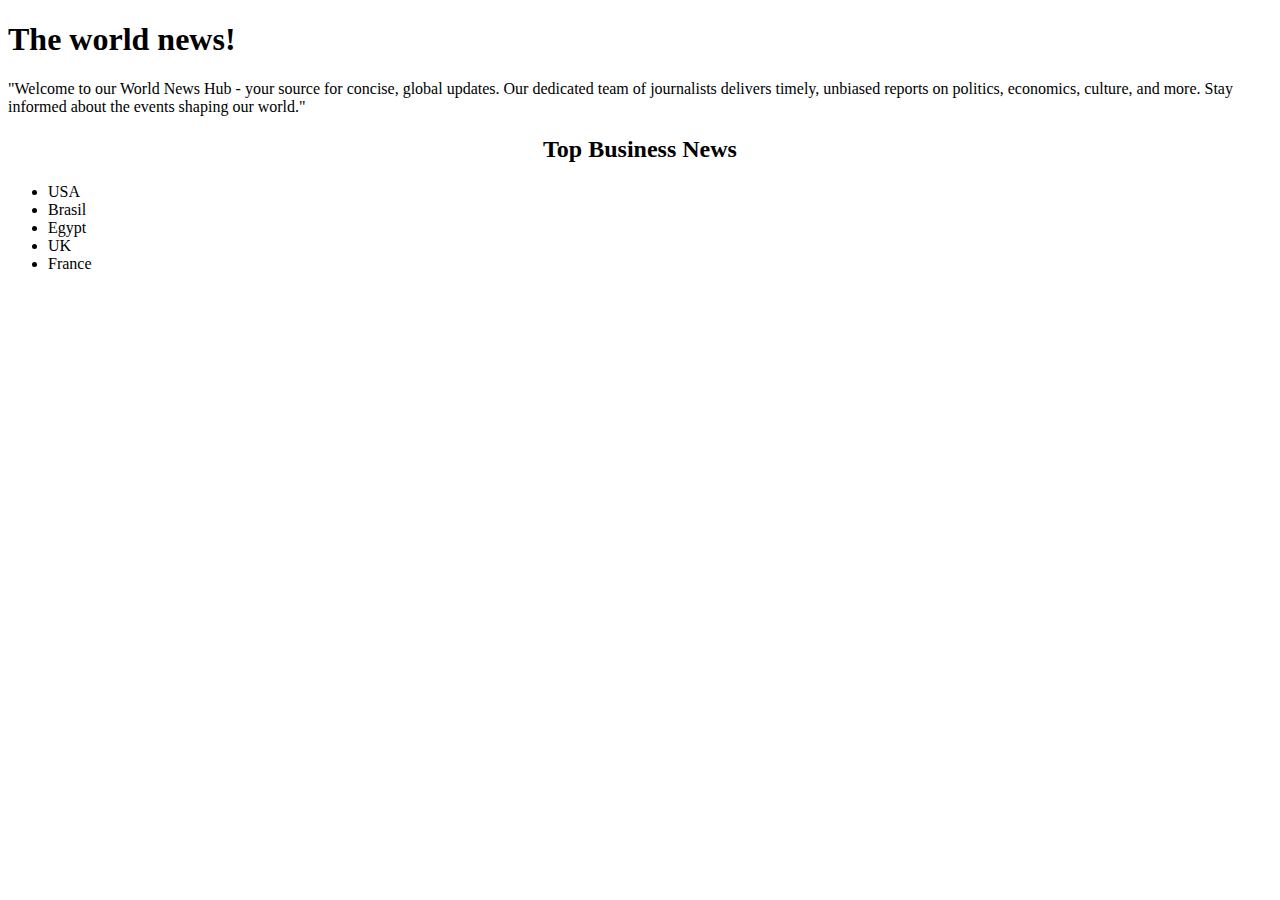
==== index.html @ 2abb7f31 "task" ====
<!DOCTYPE html>
<html lang="en">
<head>
    <meta charset="UTF-8">
    <meta http-equiv="X-UA-Compatible" content="IE=edge">
    <meta name="viewport" content="width=device-width, initial-scale=1.0">
    <link rel="stylesheet" href="Css/bootstrap.min.css">
    <link rel="stylesheet" href="Css/style.css">
    <link rel="preconnect" href="https://fonts.googleapis.com">
    <link rel="preconnect" href="https://fonts.gstatic.com" crossorigin>
    <link href="https://fonts.googleapis.com/css2?family=Poppins:wght@200;300;400;500;600;700&display=swap" rel="stylesheet">
</head>
<body>
    <div class="layer">
        <section class="intro">
            <h1>The world news!</h1>
            <p>
                "Welcome to our World News Hub - your source for concise, global updates. Our dedicated team of journalists delivers timely, unbiased reports on politics, economics, culture, and more. Stay informed about the events shaping our world."</p>
        </section>
    </div>
    <div class="news-container2">
        <h2 style="text-align: center;">Top Business News</h2>
        <nav class="news-container">
            <ul class="navbar">
                <li class="nav-item" data-country="us">USA</li>
                <li class="nav-item" data-country="BR">Brasil</li>
                <li class="nav-item" data-country="eg">Egypt</li>
                <li class="nav-item" data-country="gb">UK</li>
                <li class="nav-item" data-country="fr">France</li>
            </ul>
        </nav>
        <div class="news-content row" id="newsContent"></div>
    </div>    
    <script src="Js/bootstrap.bundle.min.js"> </script>
    <script src="Js/main.js"> </script>
</body>
</html>
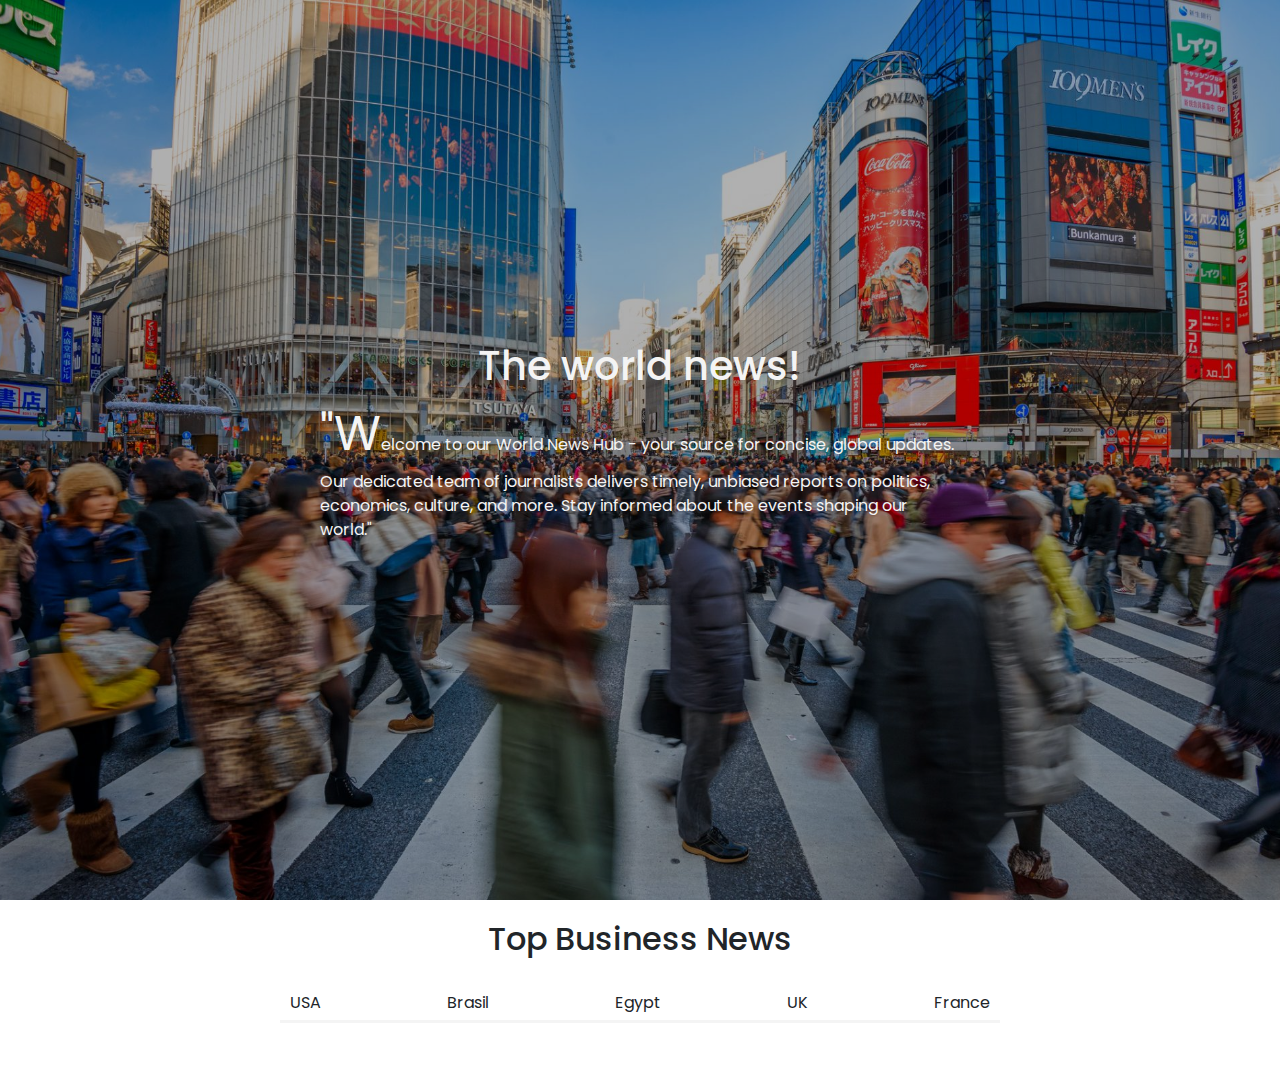
==== commit a9f184ce: "task" ====
--- a/index.html
+++ b/index.html
@@ -4,8 +4,8 @@
     <meta charset="UTF-8">
     <meta http-equiv="X-UA-Compatible" content="IE=edge">
     <meta name="viewport" content="width=device-width, initial-scale=1.0">
-    <link rel="stylesheet" href="Css/bootstrap.min.css">
-    <link rel="stylesheet" href="Css/style.css">
+    <link rel="stylesheet" href="css/bootstrap.min.css">
+    <link rel="stylesheet" href="css/style.css">
     <link rel="preconnect" href="https://fonts.googleapis.com">
     <link rel="preconnect" href="https://fonts.gstatic.com" crossorigin>
     <link href="https://fonts.googleapis.com/css2?family=Poppins:wght@200;300;400;500;600;700&display=swap" rel="stylesheet">
@@ -31,7 +31,7 @@
         </nav>
         <div class="news-content row" id="newsContent"></div>
     </div>    
-    <script src="Js/bootstrap.bundle.min.js"> </script>
-    <script src="Js/main.js"> </script>
+    <script src="js/bootstrap.bundle.min.js"> </script>
+    <script src="js/main.js"> </script>
 </body>
 </html>--- a/css/style.css
+++ b/css/style.css
@@ -0,0 +1,73 @@
+*{
+    font-family: 'Poppins', sans-serif;
+}
+.intro{
+    width: 100vw;
+    height: 100vh;
+    background-color: #0000004e;
+    display: flex;
+    flex-direction: column;
+    align-items: center;
+    justify-content: center;
+    color: #f4f4f4;
+}
+.intro p{
+    width: 50%;
+}
+.intro p::first-letter{
+    font-size: 3rem;
+}
+.layer{
+    width: 100vw;
+    height: 100vh;
+    background-image: url(../iStock-1412688053-scaled.jpg);
+    background-position: center center;
+    background-size: cover;
+}
+.navbar {
+    list-style-type: none;
+    padding: 0;
+    border-bottom:3px solid #f4f4f4;
+}
+nav h1{
+    text-align: center;
+}
+.nav-item {
+    display: inline-block;
+    cursor: pointer;
+    padding: 5px 10px;
+    border-radius: 5px;
+}
+
+/* News Container Styles */
+.news-container2 {
+    max-width: 800px;
+    margin: 0 auto;
+    padding: 20px;
+    background-color: #ffffffe0;
+}
+.news-container {
+    max-width: 800px;
+    margin: 0 auto;
+    padding: 20px;
+}
+.card {
+    margin: 20px;
+    padding: 20px;
+    background-color: #f4f4f4;
+    border: 1px solid #007bff;
+}
+.card p {
+    font-size: 14px;
+    color: #555;
+    margin-bottom: 10px;
+}
+
+.card a {
+    text-decoration: none;
+    color: #007bff;
+    font-weight: bold;
+}
+.nav-item:hover{
+    color: #007bff;
+}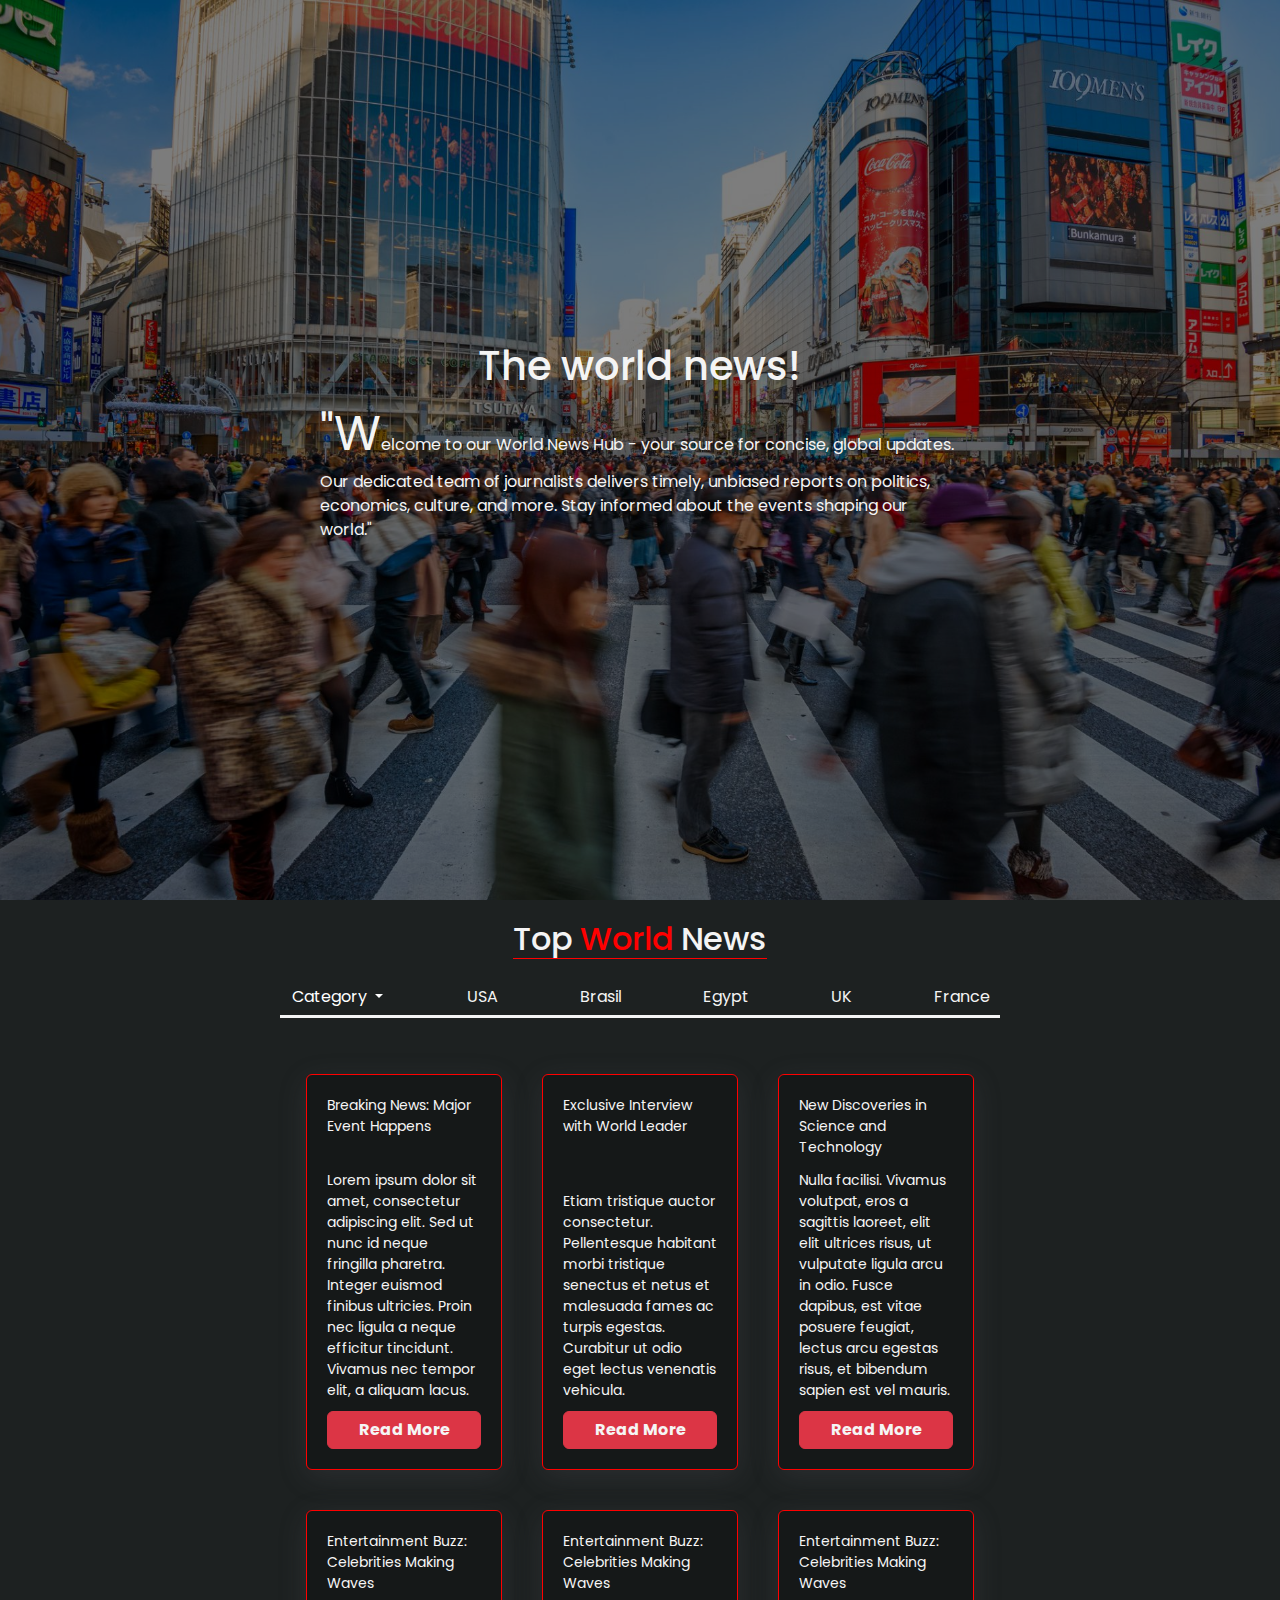
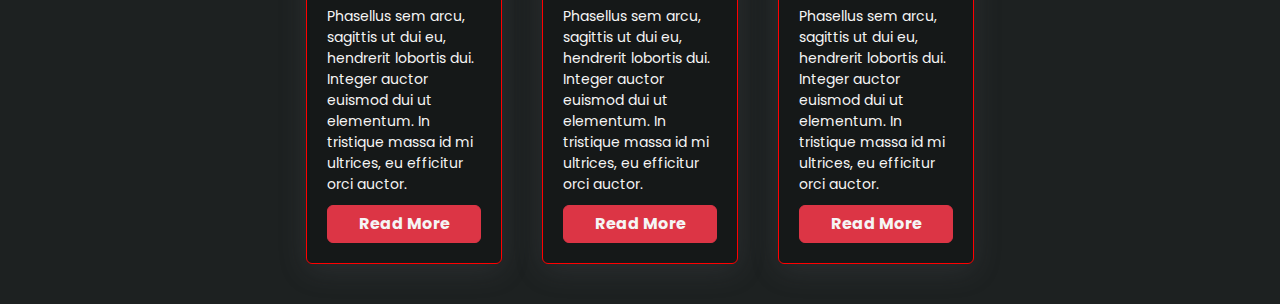
==== commit 2f13ffb9: "Adding category" ====
--- a/index.html
+++ b/index.html
@@ -18,19 +18,68 @@
                 "Welcome to our World News Hub - your source for concise, global updates. Our dedicated team of journalists delivers timely, unbiased reports on politics, economics, culture, and more. Stay informed about the events shaping our world."</p>
         </section>
     </div>
-    <div class="news-container2">
-        <h2 style="text-align: center;">Top Business News</h2>
-        <nav class="news-container">
-            <ul class="navbar">
-                <li class="nav-item" data-country="us">USA</li>
-                <li class="nav-item" data-country="BR">Brasil</li>
-                <li class="nav-item" data-country="eg">Egypt</li>
-                <li class="nav-item" data-country="gb">UK</li>
-                <li class="nav-item" data-country="fr">France</li>
-            </ul>
-        </nav>
-        <div class="news-content row" id="newsContent"></div>
-    </div>    
+    <div class="layer2">
+        <div class="news-container2">
+            <h2 style="text-align: center; border-bottom: 1px solid red; width: fit-content; margin: auto auto;">Top <span style="color: red;">World</span> News</h2>
+            <nav class="news-container">
+                <ul class="navbar">
+                    <li class="drop-down">
+                        <div class="dropdown">
+                        <button class="btn btn-secondary dropdown-toggle" type="button" data-bs-toggle="dropdown" aria-expanded="false">
+                          Category
+                        </button>
+                        <ul class="dropdown-menu">
+                            <li><a class="dropdown-item" data-category="business">Business</a></li>
+                            <li><a class="dropdown-item" data-category="technology">Technology</a></li>
+                            <li><a class="dropdown-item" data-category="sports">Sports</a></li>                            
+                        </ul>
+                      </div>
+                    </li>
+                    <li class="nav-item" data-country="us">USA</li>
+                    <li class="nav-item" data-country="BR">Brasil</li>
+                    <li class="nav-item" data-country="eg">Egypt</li>
+                    <li class="nav-item" data-country="gb">UK</li>
+                    <li class="nav-item" data-country="fr">France</li>
+                </ul>
+            </nav>
+            <div class="news-content row d-flex justify-content-center" id="newsContent">
+                <div class="card col-md-3">
+                    <p>Breaking News: Major Event Happens</p>
+                    <p>Lorem ipsum dolor sit amet, consectetur adipiscing elit. Sed ut nunc id neque fringilla pharetra. Integer euismod finibus ultricies. Proin nec ligula a neque efficitur tincidunt. Vivamus nec tempor elit, a aliquam lacus.</p>
+                    <button type="button" class="btn btn-danger"><a href="https://example.com/article1" target="_blank">Read More</a></button>
+                </div>
+                
+                <div class="card col-md-3">
+                    <p>Exclusive Interview with World Leader</p>
+                    <p>Etiam tristique auctor consectetur. Pellentesque habitant morbi tristique senectus et netus et malesuada fames ac turpis egestas. Curabitur ut odio eget lectus venenatis vehicula.</p>
+                    <button type="button" class="btn btn-danger"><a href="https://example.com/article2" target="_blank">Read More</a></button>
+                </div>
+                
+                <div class="card col-md-3">
+                    <p>New Discoveries in Science and Technology</p>
+                    <p>Nulla facilisi. Vivamus volutpat, eros a sagittis laoreet, elit elit ultrices risus, ut vulputate ligula arcu in odio. Fusce dapibus, est vitae posuere feugiat, lectus arcu egestas risus, et bibendum sapien est vel mauris.</p>
+                    <button type="button" class="btn btn-danger"><a href="https://example.com/article3" target="_blank">Read More</a></button>
+                </div>
+                
+                <div class="card col-md-3">
+                    <p>Entertainment Buzz: Celebrities Making Waves</p>
+                    <p>Phasellus sem arcu, sagittis ut dui eu, hendrerit lobortis dui. Integer auctor euismod dui ut elementum. In tristique massa id mi ultrices, eu efficitur orci auctor.</p>
+                    <button type="button" class="btn btn-danger"><a href="https://example.com/article4" target="_blank">Read More</a></button>
+                </div>
+                <div class="card col-md-3">
+                    <p>Entertainment Buzz: Celebrities Making Waves</p>
+                    <p>Phasellus sem arcu, sagittis ut dui eu, hendrerit lobortis dui. Integer auctor euismod dui ut elementum. In tristique massa id mi ultrices, eu efficitur orci auctor.</p>
+                    <button type="button" class="btn btn-danger"><a href="https://example.com/article4" target="_blank">Read More</a></button>
+                </div>
+                <div class="card col-md-3">
+                    <p>Entertainment Buzz: Celebrities Making Waves</p>
+                    <p>Phasellus sem arcu, sagittis ut dui eu, hendrerit lobortis dui. Integer auctor euismod dui ut elementum. In tristique massa id mi ultrices, eu efficitur orci auctor.</p>
+                    <button type="button" class="btn btn-danger"><a href="https://example.com/article4" target="_blank">Read More</a></button>
+                </div>
+                
+            </div>
+        </div> 
+    </div>   
     <script src="js/bootstrap.bundle.min.js"> </script>
     <script src="js/main.js"> </script>
 </body>
--- a/css/style.css
+++ b/css/style.css
@@ -4,7 +4,7 @@
 .intro{
     width: 100vw;
     height: 100vh;
-    background-color: #0000004e;
+    background-color: #00000082;
     display: flex;
     flex-direction: column;
     align-items: center;
@@ -18,8 +18,8 @@
     font-size: 3rem;
 }
 .layer{
-    width: 100vw;
-    height: 100vh;
+    width: 100%;
+    height: 100%;
     background-image: url(../iStock-1412688053-scaled.jpg);
     background-position: center center;
     background-size: cover;
@@ -38,14 +38,16 @@
     padding: 5px 10px;
     border-radius: 5px;
 }
-
-/* News Container Styles */
+.layer2{
+    background-color: #1d2121;
+}
 .news-container2 {
     max-width: 800px;
     margin: 0 auto;
     padding: 20px;
-    background-color: #ffffffe0;
+    color: #f4f4f4;
 }
+
 .news-container {
     max-width: 800px;
     margin: 0 auto;
@@ -54,20 +56,28 @@
 .card {
     margin: 20px;
     padding: 20px;
-    background-color: #f4f4f4;
-    border: 1px solid #007bff;
+    background-color: #151818;
+    border: 1px solid red;
+    box-shadow: rgba(100, 100, 111, 0.2) 0px 7px 29px 0px;
 }
 .card p {
     font-size: 14px;
-    color: #555;
+    color: whitesmoke;
     margin-bottom: 10px;
+    height: 70%;
 }
-
+.card button{
+    height: 40px;
+}
 .card a {
     text-decoration: none;
-    color: #007bff;
+    color: whitesmoke;
     font-weight: bold;
 }
 .nav-item:hover{
-    color: #007bff;
+    color: red;
+}
+.drop-down button{
+    background-color: transparent;
+    border: none;
 }